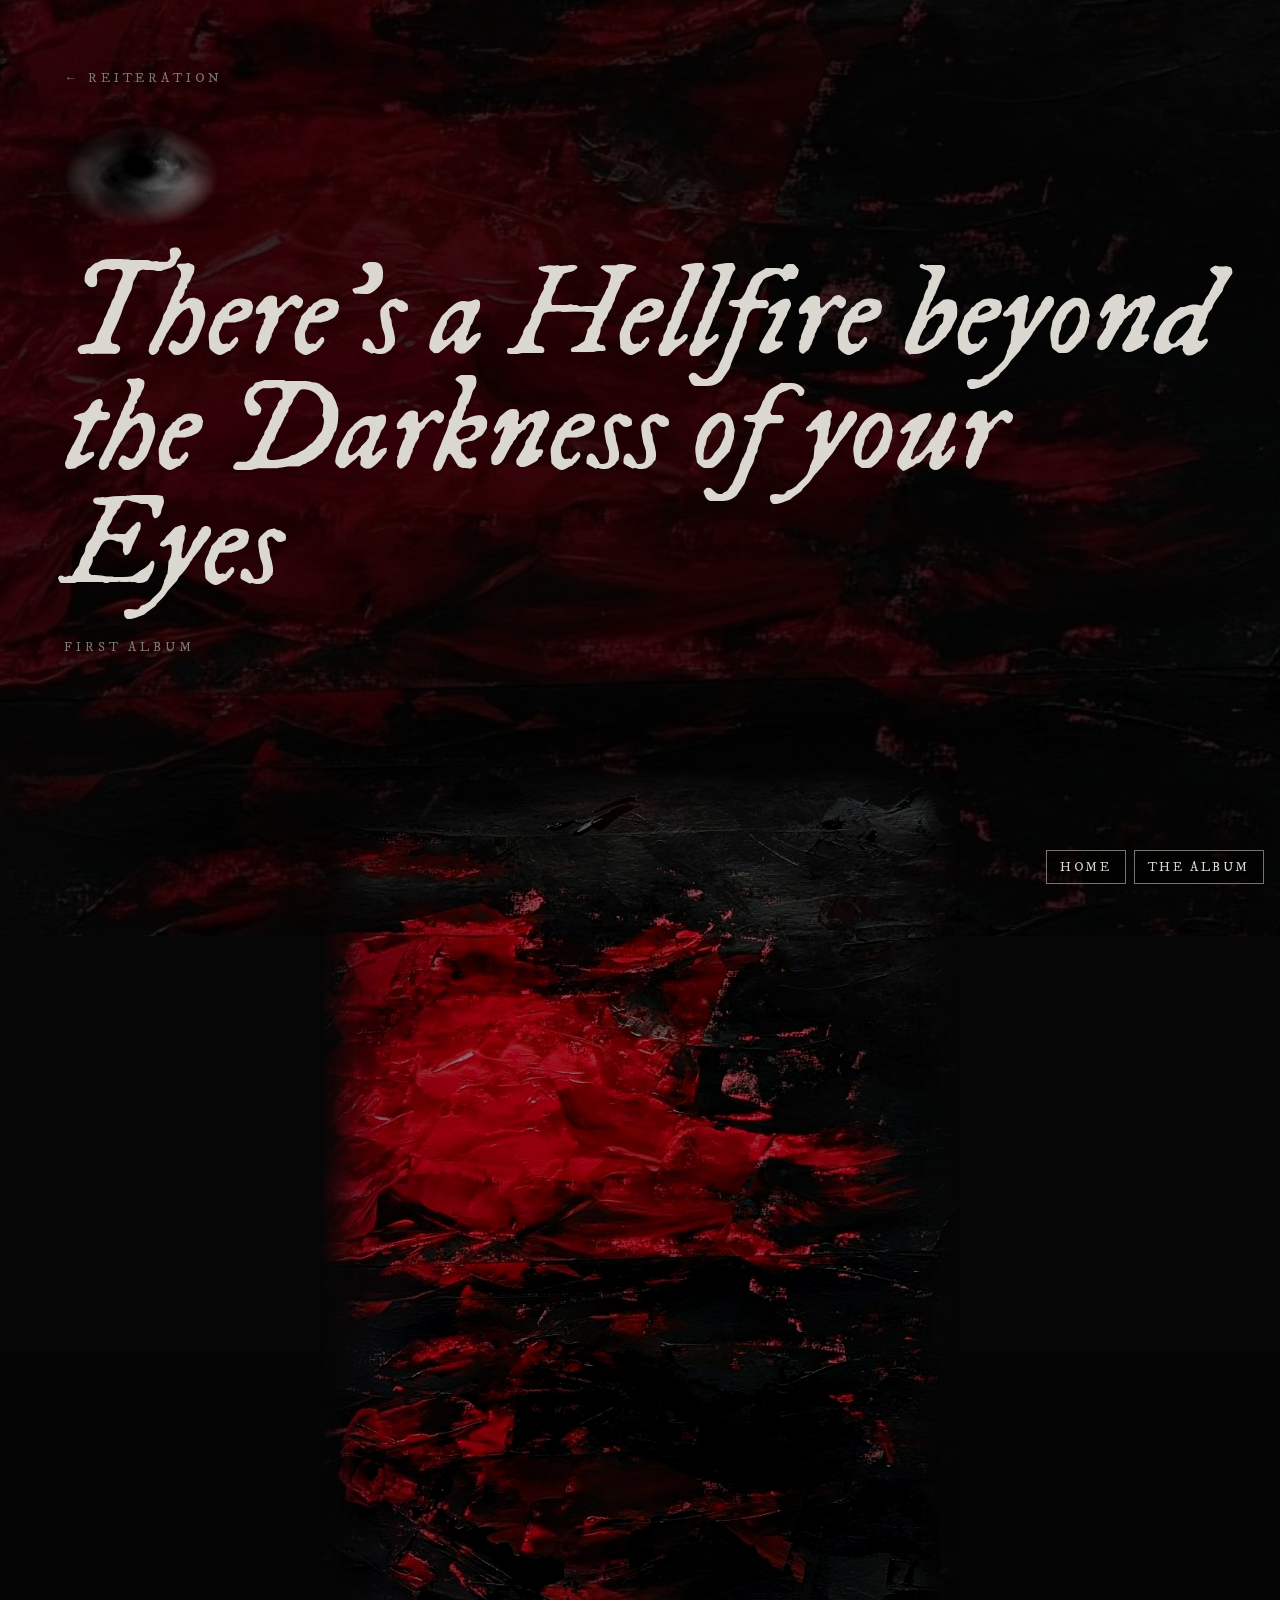
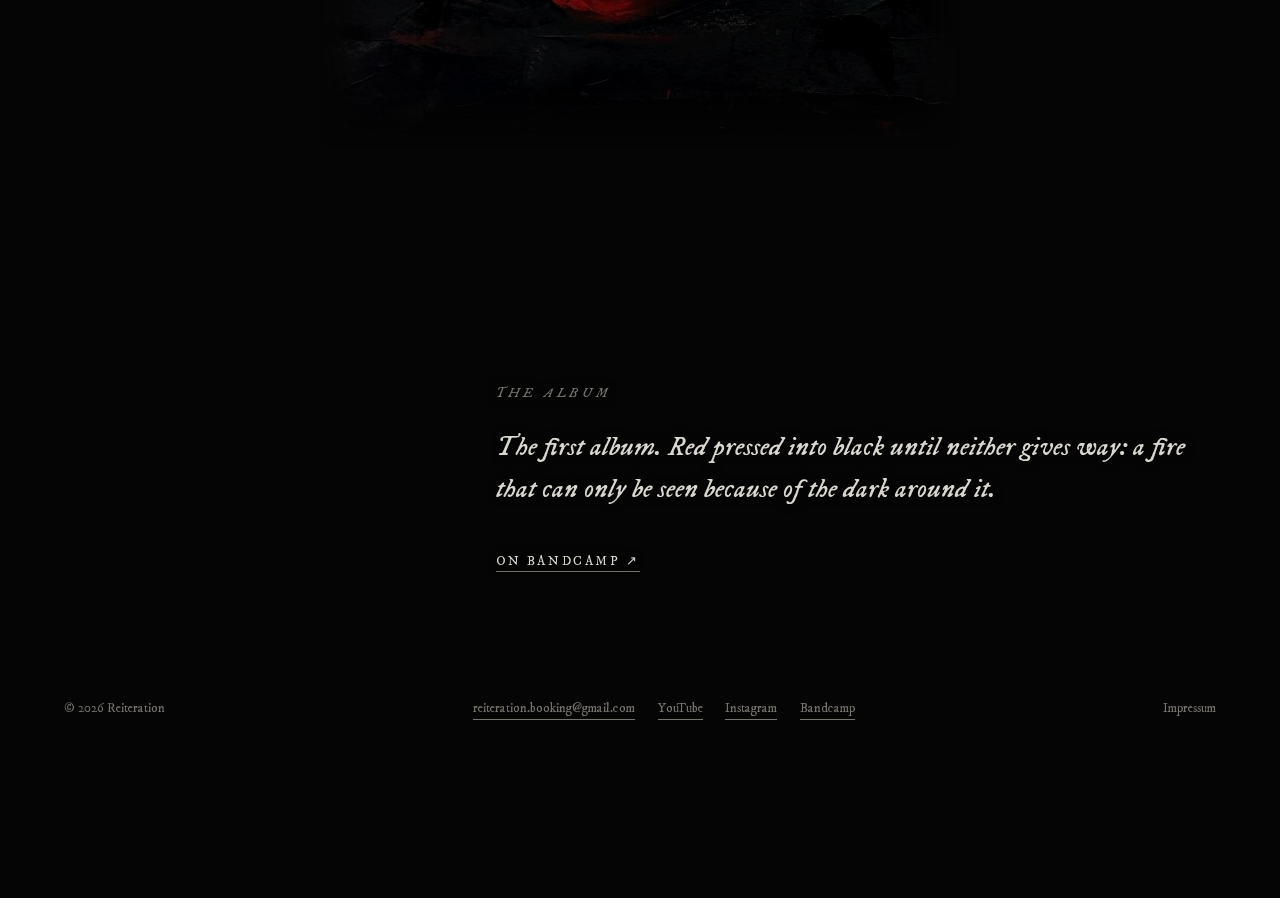
==== hellfire/index.html @ 37b91a12 "new deeesign" ====
<!doctype html>
<html lang="en" data-root="../" data-bg="color" data-bright=".2" data-trail="208,26,32">
<head>
<meta charset="utf-8">
<meta name="viewport" content="width=device-width, initial-scale=1, viewport-fit=cover">
<title>There's a Hellfire beyond the Darkness of your Eyes — Reiteration</title>
<meta name="description" content="There's a Hellfire beyond the Darkness of your Eyes – the first album by Reiteration.">
<link rel="icon" href="../img/logo.jpg">
<link rel="stylesheet" href="../assets/site.css">
<style>#bg{background-image:url(../img/hellfire/painting.jpg)}
:root{--acc:#d01a20}
::selection{background:#b3151a;color:#fff}
#bg{background-position:50% 30%}
.solo{justify-content:center;margin-top:10vh}
.solo .ph{--fe:9%;width:min(100%,640px)}
.solo .ph img{filter:brightness(var(--b,.6)) contrast(1.05)}
.solo .ph img:hover{filter:brightness(1.08) contrast(1.05)}
.hfl{display:flex;gap:2rem;flex-wrap:wrap;align-items:center;margin-top:2.5rem;font-style:normal}
.hfl a{letter-spacing:.2em;text-transform:uppercase;font-size:13px}
</style>
<script src="../assets/site.js" defer></script>
<script src="../assets/organ.js" defer></script>
</head>
<body>
<div id="bg"></div><div class="scan"></div><div class="grain"></div>
<main>
  <header class="hero small">
    <a class="crumb" href="../">← Reiteration</a>
    <div class="brand"><img class="logo" id="eye" src="../img/logo.jpg" alt="Reiteration logo"><div id="eyemsg" role="status" hidden>Stop clicking my eye</div><h1 data-r>There's a Hellfire beyond the Darkness of your Eyes</h1></div>
    <div class="sub">first album</div>
  </header>

  <section class="gal solo" aria-label="album artwork"><figure class="ph" data-fixed><img alt="red and black painting, the artwork of the album" src="../img/hellfire/painting.jpg" width="892" height="1370" decoding="async"></figure></section>

  <section class="about" id="album">
    <div class="lab">the album</div>
    <!-- TEXT ÜBER DAS ALBUM: hier ändern -->
    <p>The first album. Red pressed into black until neither gives way: a fire that can only be seen because of the dark around it.</p>
    <!-- BANDCAMP-PLAYER: im data-bc unten album=… durch die Album-ID aus dem Bandcamp-Einbettungscode ersetzen
         und das hidden entfernen. Album-Link in href="…" eintragen. -->
    <div class="bc hfl"><button type="button" hidden data-big data-bc="https://bandcamp.com/EmbeddedPlayer/album=ALBUM_ID/size=large/bgcol=050505/linkcol=d01a20/tracklist=true/artwork=none/transparent=true/" data-title="There's a Hellfire beyond the Darkness of your Eyes – Reiteration">▶ Listen <small>(load player · bandcamp.com)</small></button><a href="https://reiteration.bandcamp.com/" target="_blank" rel="noopener">on Bandcamp ↗</a></div>
  </section>
  <footer>
    <span>© 2026 Reiteration</span>
    <span class="fl"><a class="m" data-u="reiteration.booking" data-d="gmail.com"></a><a href="https://www.youtube.com/@Reiteration-t7m" target="_blank" rel="noopener">YouTube</a><a href="https://www.instagram.com/reiteration_n/" target="_blank" rel="noopener">Instagram</a><a href="https://reiteration.bandcamp.com/" target="_blank" rel="noopener">Bandcamp</a></span>
    <details class="imp"><summary>Impressum</summary><div>Angaben gemäß § 5 DDG<br>Christoffer Schöne<br>Storkower Straße 221<br>10367 Berlin<br>E-Mail: <a class="m" data-u="reiteration.booking" data-d="gmail.com"></a><noscript>reiteration.booking (at) gmail.com</noscript></div></details>
  </footer>
</main>

<div id="lb" hidden><img id="lbi" alt=""><button id="lbp" aria-label="previous">‹</button><button id="lbn" aria-label="next">›</button><button id="lbx" aria-label="close">×</button><span id="lbt"></span><span id="lbc"></span></div>
<nav id="nav" aria-label="quick links"><a href="../">home</a><a href="#album">the album</a></nav>
<canvas id="trail" aria-hidden="true"></canvas>
</body>
</html>
---- assets/site.css ----
/* ===== Reiteration – shared styles for every page ===== */
@font-face{font-family:"IM Fell DW Pica";font-style:normal;font-weight:400;font-display:swap;src:url(../fonts/fell-regular.woff2) format("woff2")}
@font-face{font-family:"IM Fell DW Pica";font-style:italic;font-weight:400;font-display:swap;src:url(../fonts/fell-italic.woff2) format("woff2")}
:root{--bg:#050505;--fg:#d9d6cf;--dim:#77746e;--acc:var(--fg);--f:"IM Fell DW Pica",Georgia,"Times New Roman",serif;--d:0;color-scheme:dark;box-sizing:border-box;padding-top:env(safe-area-inset-top,0px);padding-bottom:env(safe-area-inset-bottom,0px)}
*,*::before,*::after{box-sizing:inherit}
html{background:var(--bg);scroll-padding-top:env(safe-area-inset-top,0px);scroll-behavior:smooth}
@media(prefers-reduced-motion:reduce){html{scroll-behavior:auto}}
body{margin:0;background:transparent;color:var(--fg);font:17px/1.65 var(--f);overflow-x:hidden}
::selection{background:var(--fg);color:var(--bg)}
a{color:inherit;text-decoration:none;border-bottom:1px solid var(--dim)}
a:hover{border-color:var(--acc)}

/* background photo (each page sets its own image in its <style>: #bg{background-image:url(...)}) + scanlines + moving grain */
#bg{position:fixed;inset:-4%;z-index:-3;background:center/cover no-repeat;filter:grayscale(1) brightness(.4)}
.scan{position:fixed;inset:0;pointer-events:none;z-index:-2;opacity:calc(var(--d)*.5);background:repeating-linear-gradient(0deg,rgba(0,0,0,.55) 0 1px,transparent 1px 3px)}
.grain{position:fixed;inset:-50%;pointer-events:none;z-index:9;opacity:.2;mix-blend-mode:overlay;animation:j .9s steps(6) infinite;
background-image:url("data:image/svg+xml;utf8,<svg xmlns='http://www.w3.org/2000/svg' width='300' height='300'><filter id='n'><feTurbulence type='fractalNoise' baseFrequency='.9' numOctaves='2' stitchTiles='stitch'/><feColorMatrix values='0 0 0 0 .5 0 0 0 0 .5 0 0 0 0 .5 1.4 0 0 0 -.2'/></filter><rect width='300' height='300' filter='url(%23n)'/></svg>")}
@keyframes j{0%{transform:translate(0,0)}20%{transform:translate(-3%,2%)}40%{transform:translate(2%,-4%)}60%{transform:translate(-4%,-1%)}80%{transform:translate(3%,3%)}100%{transform:translate(0,0)}}
#trail{position:fixed;inset:0;width:100%;height:100%;pointer-events:none;z-index:35}

main{max-width:1400px;margin:0 auto;padding:0 5vw calc(12vh + 70px)}
section{margin-top:18vh}
.hero{padding-top:clamp(28px,7vh,80px)}
.hero+section{margin-top:12vh}
.crumb{display:inline-block;margin-bottom:2.2rem;color:var(--dim);letter-spacing:.3em;text-transform:uppercase;font-size:13px;border:0}
.crumb:hover{color:var(--fg)}
.brand{position:relative;display:flex;align-items:center;flex-wrap:wrap;gap:clamp(12px,2.5vw,36px)}
.logo{display:block;height:clamp(84px,13vw,190px);width:auto;filter:grayscale(1) contrast(1.1);cursor:pointer;
  -webkit-mask-image:radial-gradient(ellipse 50% 50% at 50% 50%,#000 40%,rgba(0,0,0,.55) 72%,transparent 100%);mask-image:radial-gradient(ellipse 50% 50% at 50% 50%,#000 40%,rgba(0,0,0,.55) 72%,transparent 100%)}
.sub .logo,.small .logo{height:clamp(60px,8vw,120px)}
#eyemsg{position:absolute;left:0;top:calc(100% + 10px);z-index:12;background:rgba(5,5,5,.88);border:1px solid var(--dim);padding:.7em 1.1em;font:italic 400 clamp(18px,2vw,24px)/1.3 var(--f);color:var(--fg);box-shadow:0 0 30px #000;white-space:nowrap;animation:pop .25s steps(3)}
#eyemsg[hidden]{display:none}
@keyframes pop{0%{opacity:0;transform:translate(-4px,3px)}50%{opacity:.6;transform:translate(3px,-2px)}100%{opacity:1;transform:none}}
h1{font:italic 400 clamp(64px,16vw,230px)/.85 var(--f);letter-spacing:-.04em;margin:0}
.small h1{font-size:clamp(48px,10vw,150px);line-height:.9;letter-spacing:-.015em}
.sub,.lab{color:var(--dim);letter-spacing:.3em;text-transform:uppercase;font-size:13px}
.sub{margin-top:2rem}
.lab{margin-bottom:1.5rem}

/* scramble on hover: glitch glyph drawn over the letter, so the line never changes size */
[data-r] span{position:relative}
[data-r] .x{color:transparent;text-shadow:none}
[data-r] .x::after{content:attr(data-g);position:absolute;left:50%;top:55%;transform:translate(-50%,-50%);font-size:.55em;line-height:1;color:var(--fg);pointer-events:none}

/* prose blocks */
.about{max-width:60ch;margin-left:auto;font:italic 400 clamp(20px,2.2vw,27px)/1.55 var(--f);text-shadow:0 0 10px #000}
.about p{margin:0 0 1em}
.left{margin-left:0}

/* galleries: sizes/offsets set by script, soft feathered edges + inner vignette */
.gal{display:flex;flex-wrap:wrap;align-items:flex-start;gap:0 2vw}
.ph{margin:0 0 8vh;flex:0 0 auto;width:var(--w,30%);margin-left:var(--ml,0);margin-top:var(--mt,0);overflow:hidden;will-change:transform}
.ph.wide{width:100%;margin-left:0}
.ph img{display:block;width:100%;height:auto;cursor:zoom-in;filter:grayscale(1) brightness(var(--b,.5));transition:filter .6s,transform .8s}
.ph img:hover{filter:grayscale(1) brightness(1.1);transform:scale(1.03)}
.ph,.org,.feather{--fe:17%;position:relative;
  -webkit-mask-image:linear-gradient(90deg,transparent,rgba(0,0,0,.35) calc(var(--fe)*.3),rgba(0,0,0,.8) calc(var(--fe)*.65),#000 var(--fe),#000 calc(100% - var(--fe)),rgba(0,0,0,.8) calc(100% - var(--fe)*.65),rgba(0,0,0,.35) calc(100% - var(--fe)*.3),transparent),linear-gradient(180deg,transparent,rgba(0,0,0,.35) calc(var(--fe)*.3),rgba(0,0,0,.8) calc(var(--fe)*.65),#000 var(--fe),#000 calc(100% - var(--fe)),rgba(0,0,0,.8) calc(100% - var(--fe)*.65),rgba(0,0,0,.35) calc(100% - var(--fe)*.3),transparent);
  -webkit-mask-composite:source-in;mask-image:linear-gradient(90deg,transparent,rgba(0,0,0,.35) calc(var(--fe)*.3),rgba(0,0,0,.8) calc(var(--fe)*.65),#000 var(--fe),#000 calc(100% - var(--fe)),rgba(0,0,0,.8) calc(100% - var(--fe)*.65),rgba(0,0,0,.35) calc(100% - var(--fe)*.3),transparent),linear-gradient(180deg,transparent,rgba(0,0,0,.35) calc(var(--fe)*.3),rgba(0,0,0,.8) calc(var(--fe)*.65),#000 var(--fe),#000 calc(100% - var(--fe)),rgba(0,0,0,.8) calc(100% - var(--fe)*.65),rgba(0,0,0,.35) calc(100% - var(--fe)*.3),transparent);mask-composite:intersect}
.ph::after,.org::after,.feather::after{content:"";position:absolute;inset:0;pointer-events:none;background:radial-gradient(ellipse 75% 75% at 50% 50%,transparent 45%,rgba(0,0,0,.55) 100%)}
.bandtxt{margin-top:22vh}.bandtxt+.gal{margin-top:10vh}

/* playable organ */
.hint{margin:0 0 2.2rem;max-width:42ch;font:italic 400 clamp(22px,2.6vw,32px)/1.4 var(--f);text-shadow:0 0 10px #000}
.hint b{font-weight:400;border-bottom:1px solid var(--dim)}
.org{--fe:7%;width:min(100%,520px);margin-left:8%}
.org::after{background:radial-gradient(ellipse 80% 80% at 50% 50%,transparent 60%,rgba(0,0,0,.4) 100%)}
.org img{display:block;width:100%;height:auto;filter:brightness(.82)}
.org svg{position:absolute;inset:0;width:100%;height:100%;z-index:1}
.org polygon{fill:#fff;fill-opacity:0;cursor:pointer;outline:none;transition:fill-opacity .4s}
.org polygon:hover,.org polygon:focus-visible{fill-opacity:.07}
.org polygon.on{animation:breathe 2.4s ease-in-out infinite}
@keyframes breathe{0%,100%{fill-opacity:.14}50%{fill-opacity:.3}}
.notes{margin-top:1rem;min-height:1.6em;color:var(--dim);letter-spacing:.3em;font-size:13px;text-transform:uppercase}

/* lists (live dates, performances) */
.live ul{list-style:none;margin:0;padding:0;max-width:900px}
.live li{display:flex;gap:.4rem 2rem;flex-wrap:wrap;justify-content:space-between;align-items:baseline;border-top:1px solid #333;padding:1.2rem 0;font:italic 400 clamp(24px,3.6vw,48px)/1.2 var(--f);text-shadow:0 0 10px #000}
.live li:last-child{border-bottom:1px solid #333}
.live time{font:14px var(--f);letter-spacing:.2em;text-transform:uppercase;color:var(--dim)}

/* bandcamp: player loads only on click (no tracking before) */
.bc button{background:rgba(0,0,0,.55);color:var(--fg);border:1px solid var(--dim);font:14px var(--f);letter-spacing:.15em;padding:1em 1.4em;cursor:pointer;text-align:left}
.bc button:hover{border-color:var(--acc)}.bc small{color:var(--dim);letter-spacing:0;margin-left:.6em}
.bc iframe{border:0;display:block;width:100%;max-width:400px;height:42px}
.bc iframe.big{max-width:700px;height:472px}

.contact{font-size:clamp(20px,3.2vw,38px);font-family:var(--f);font-style:italic;text-shadow:0 0 10px #000}
.links{display:flex;gap:2rem;flex-wrap:wrap;margin-top:1.5rem;letter-spacing:.2em;text-transform:uppercase;font:13px var(--f);font-style:normal}
footer{margin-top:14vh;align-items:flex-start;color:var(--dim);font-size:13px;display:flex;justify-content:space-between;flex-wrap:wrap;gap:1rem}
footer .fl{display:flex;gap:1.4rem;flex-wrap:wrap}
.imp summary{cursor:pointer;list-style:none}.imp summary::-webkit-details-marker{display:none}.imp div{margin-top:1rem;line-height:1.8;color:var(--fg);background:rgba(0,0,0,.65);padding:1rem 1.2rem}

/* fixed buttons: listen (left) and quick links (right) */
#snd{position:fixed;left:max(16px,env(safe-area-inset-left,0px));bottom:calc(16px + env(safe-area-inset-bottom,0px));z-index:20;background:rgba(0,0,0,.55);color:var(--fg);border:1px solid var(--dim);font:13px var(--f);letter-spacing:.2em;text-transform:uppercase;padding:.6em 1em;cursor:pointer}
#snd:hover{border-color:var(--acc)}
#nav{position:fixed;right:max(16px,env(safe-area-inset-right,0px));bottom:calc(16px + env(safe-area-inset-bottom,0px));z-index:20;display:flex;gap:.5rem}
#nav a{background:rgba(0,0,0,.55);color:var(--fg);border:1px solid var(--dim);font:13px var(--f);letter-spacing:.2em;text-transform:uppercase;padding:.6em 1em}
#nav a:hover{border-color:var(--acc)}
[id]{scroll-margin-top:4vh}
@media(max-width:480px){#nav a,#snd{padding:.5em .7em;letter-spacing:.1em}#snd small{display:none}}
@media(max-width:640px){#nav{left:max(12px,env(safe-area-inset-left,0px));right:max(12px,env(safe-area-inset-right,0px));gap:.35rem}#nav a{flex:1;text-align:center;padding:.6em .2em;font-size:11px;letter-spacing:.08em}#snd{bottom:calc(62px + env(safe-area-inset-bottom,0px));left:max(12px,env(safe-area-inset-left,0px))}}

/* photo viewer */
#lb{position:fixed;inset:0;z-index:30;background:rgba(0,0,0,.95);display:flex;align-items:center;justify-content:center;overflow:hidden;touch-action:pan-y}
#lb[hidden]{display:none}
#lb img{max-width:94vw;max-height:80vh;margin-bottom:6vh;object-fit:contain;cursor:zoom-in;transition:transform .35s}
#lb.z img{transform:scale(2.4);cursor:zoom-out}
#lb button{position:absolute;background:none;border:0;color:var(--fg);font:40px var(--f);cursor:pointer;padding:.3em .5em;opacity:.7}
#lb button:hover{opacity:1}
#lbp{left:0;top:50%}#lbn{right:0;top:50%}#lbx{right:0;top:env(safe-area-inset-top,0px)}
#lbt{position:absolute;bottom:calc(40px + env(safe-area-inset-bottom,0px));left:50%;transform:translateX(-50%);font:italic 400 clamp(22px,2.4vw,30px)/1 var(--f);color:var(--fg);white-space:nowrap;text-shadow:0 0 12px #000}
#lbc{position:absolute;bottom:calc(14px + env(safe-area-inset-bottom,0px));left:50%;transform:translateX(-50%);font-size:13px;letter-spacing:.2em;color:var(--dim)}
@media(max-width:700px){.org{margin-left:0}.ph{width:calc(50% - 1vw)!important;margin-left:0!important;margin-top:0!important}.ph.wide{width:100%!important}}
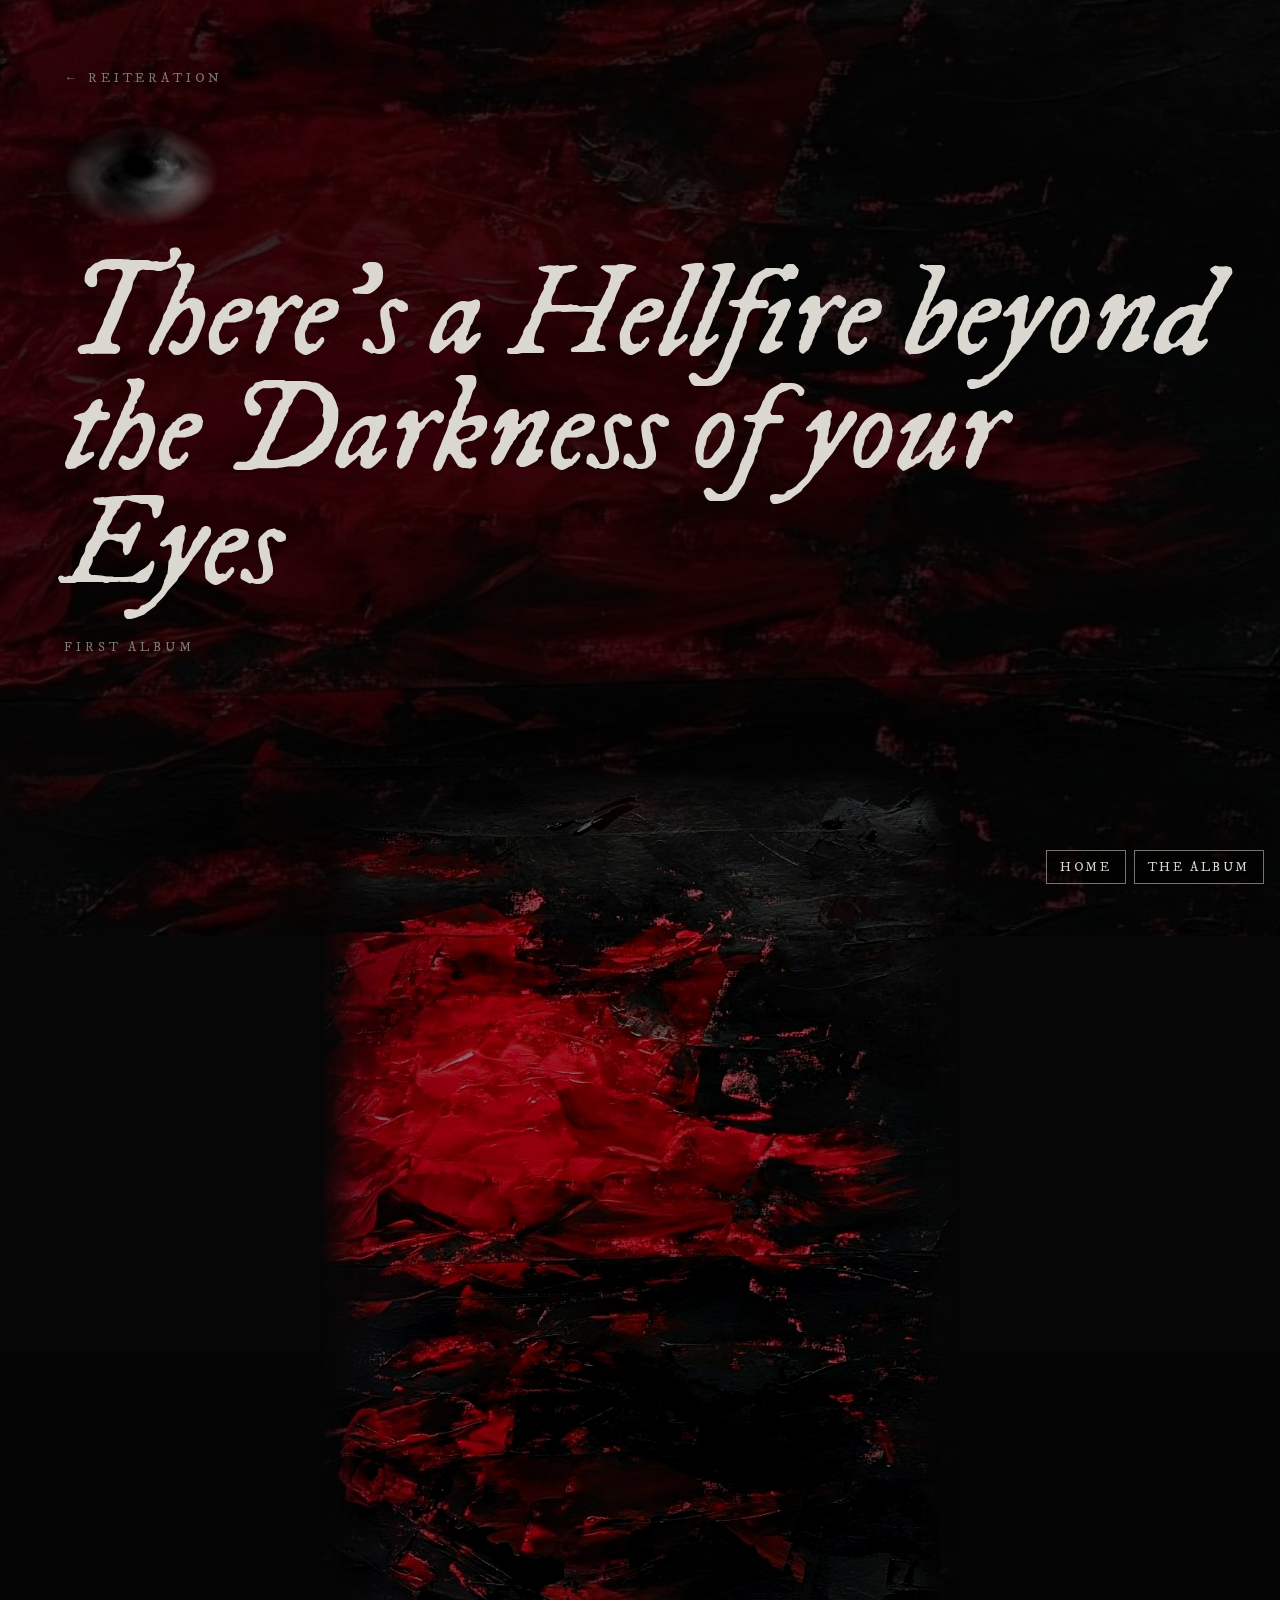
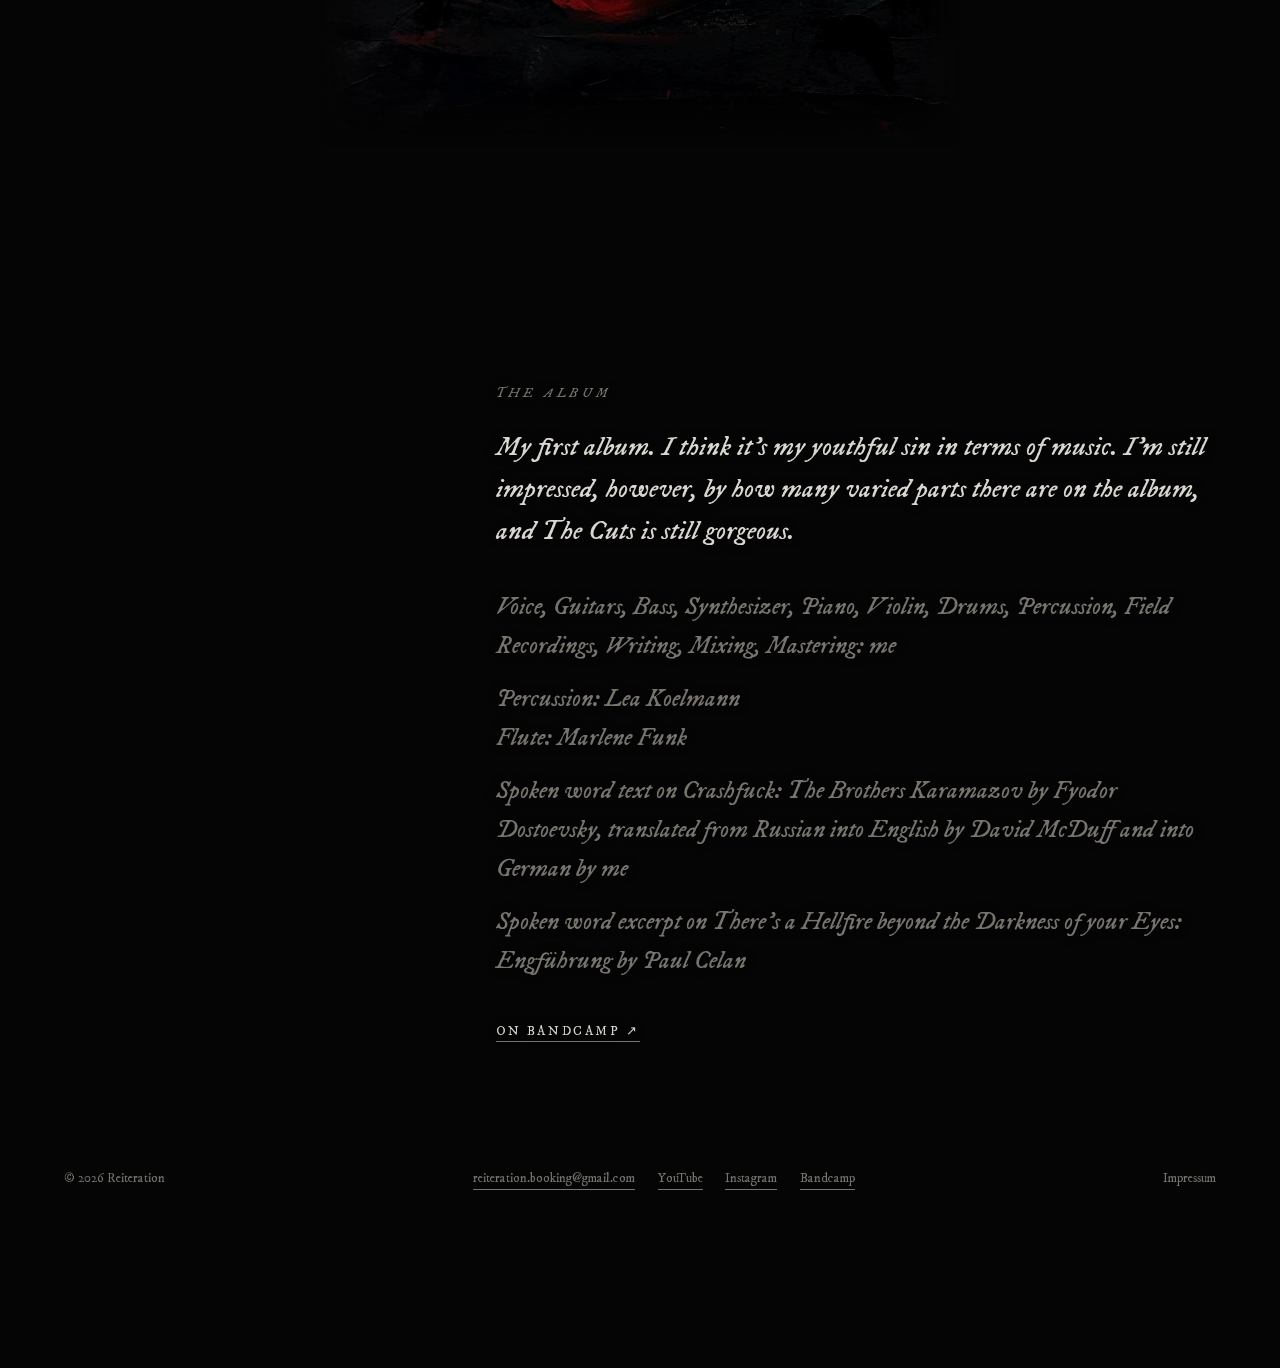
==== commit a0a15a3a: "New texts for reccs and abit of shuffling and new text for marria and hellfire" ====
--- a/hellfire/index.html
+++ b/hellfire/index.html
@@ -16,6 +16,8 @@
 .solo .ph img{filter:brightness(var(--b,.6)) contrast(1.05)}
 .solo .ph img:hover{filter:brightness(1.08) contrast(1.05)}
 .hfl{display:flex;gap:2rem;flex-wrap:wrap;align-items:center;margin-top:2.5rem;font-style:normal}
+.cred{margin-top:2.2rem;color:var(--dim);font-size:.9em;line-height:1.6}
+.cred p{margin:0 0 .9rem}
 .hfl a{letter-spacing:.2em;text-transform:uppercase;font-size:13px}
 </style>
 <script src="../assets/site.js" defer></script>
@@ -35,7 +37,13 @@
   <section class="about" id="album">
     <div class="lab">the album</div>
     <!-- TEXT ÜBER DAS ALBUM: hier ändern -->
-    <p>The first album. Red pressed into black until neither gives way: a fire that can only be seen because of the dark around it.</p>
+    <p>My first album. I think it's my youthful sin in terms of music. I'm still impressed, however, by how many varied parts there are on the album, and The Cuts is still gorgeous.</p>
+    <div class="cred">
+      <p>Voice, Guitars, Bass, Synthesizer, Piano, Violin, Drums, Percussion, Field Recordings, Writing, Mixing, Mastering: me</p>
+      <p>Percussion: Lea Koelmann<br>Flute: Marlene Funk</p>
+      <p>Spoken word text on Crashfuck: The Brothers Karamazov by Fyodor Dostoevsky, translated from Russian into English by David McDuff and into German by me</p>
+      <p>Spoken word excerpt on There's a Hellfire beyond the Darkness of your Eyes: Engführung by Paul Celan</p>
+    </div>
     <!-- BANDCAMP-PLAYER: im data-bc unten album=… durch die Album-ID aus dem Bandcamp-Einbettungscode ersetzen
          und das hidden entfernen. Album-Link in href="…" eintragen. -->
     <div class="bc hfl"><button type="button" hidden data-big data-bc="https://bandcamp.com/EmbeddedPlayer/album=ALBUM_ID/size=large/bgcol=050505/linkcol=d01a20/tracklist=true/artwork=none/transparent=true/" data-title="There's a Hellfire beyond the Darkness of your Eyes – Reiteration">▶ Listen <small>(load player · bandcamp.com)</small></button><a href="https://reiteration.bandcamp.com/" target="_blank" rel="noopener">on Bandcamp ↗</a></div>
--- a/assets/site.css
+++ b/assets/site.css
@@ -111,3 +111,9 @@
 #lbt{position:absolute;bottom:calc(40px + env(safe-area-inset-bottom,0px));left:50%;transform:translateX(-50%);font:italic 400 clamp(22px,2.4vw,30px)/1 var(--f);color:var(--fg);white-space:nowrap;text-shadow:0 0 12px #000}
 #lbc{position:absolute;bottom:calc(14px + env(safe-area-inset-bottom,0px));left:50%;transform:translateX(-50%);font-size:13px;letter-spacing:.2em;color:var(--dim)}
 @media(max-width:700px){.org{margin-left:0}.ph{width:calc(50% - 1vw)!important;margin-left:0!important;margin-top:0!important}.ph.wide{width:100%!important}}
+
+/* easter egg transition: a short tear of noise across the screen */
+.tear{position:fixed;inset:0;z-index:60;pointer-events:none;mix-blend-mode:difference;
+  background:repeating-linear-gradient(0deg,#fff 0 2px,transparent 2px 7px),repeating-linear-gradient(90deg,transparent 0 37px,rgba(255,255,255,.6) 37px 39px);
+  animation:tear .65s steps(7) forwards}
+@keyframes tear{0%{opacity:0;transform:translateX(0) scaleY(1)}20%{opacity:1;transform:translateX(-3%) scaleY(1.4)}40%{transform:translateX(4%) scaleY(.6)}60%{opacity:.8;transform:translateX(-6%) scaleY(2)}80%{opacity:1;transform:translateX(2%)}100%{opacity:0;transform:none}}
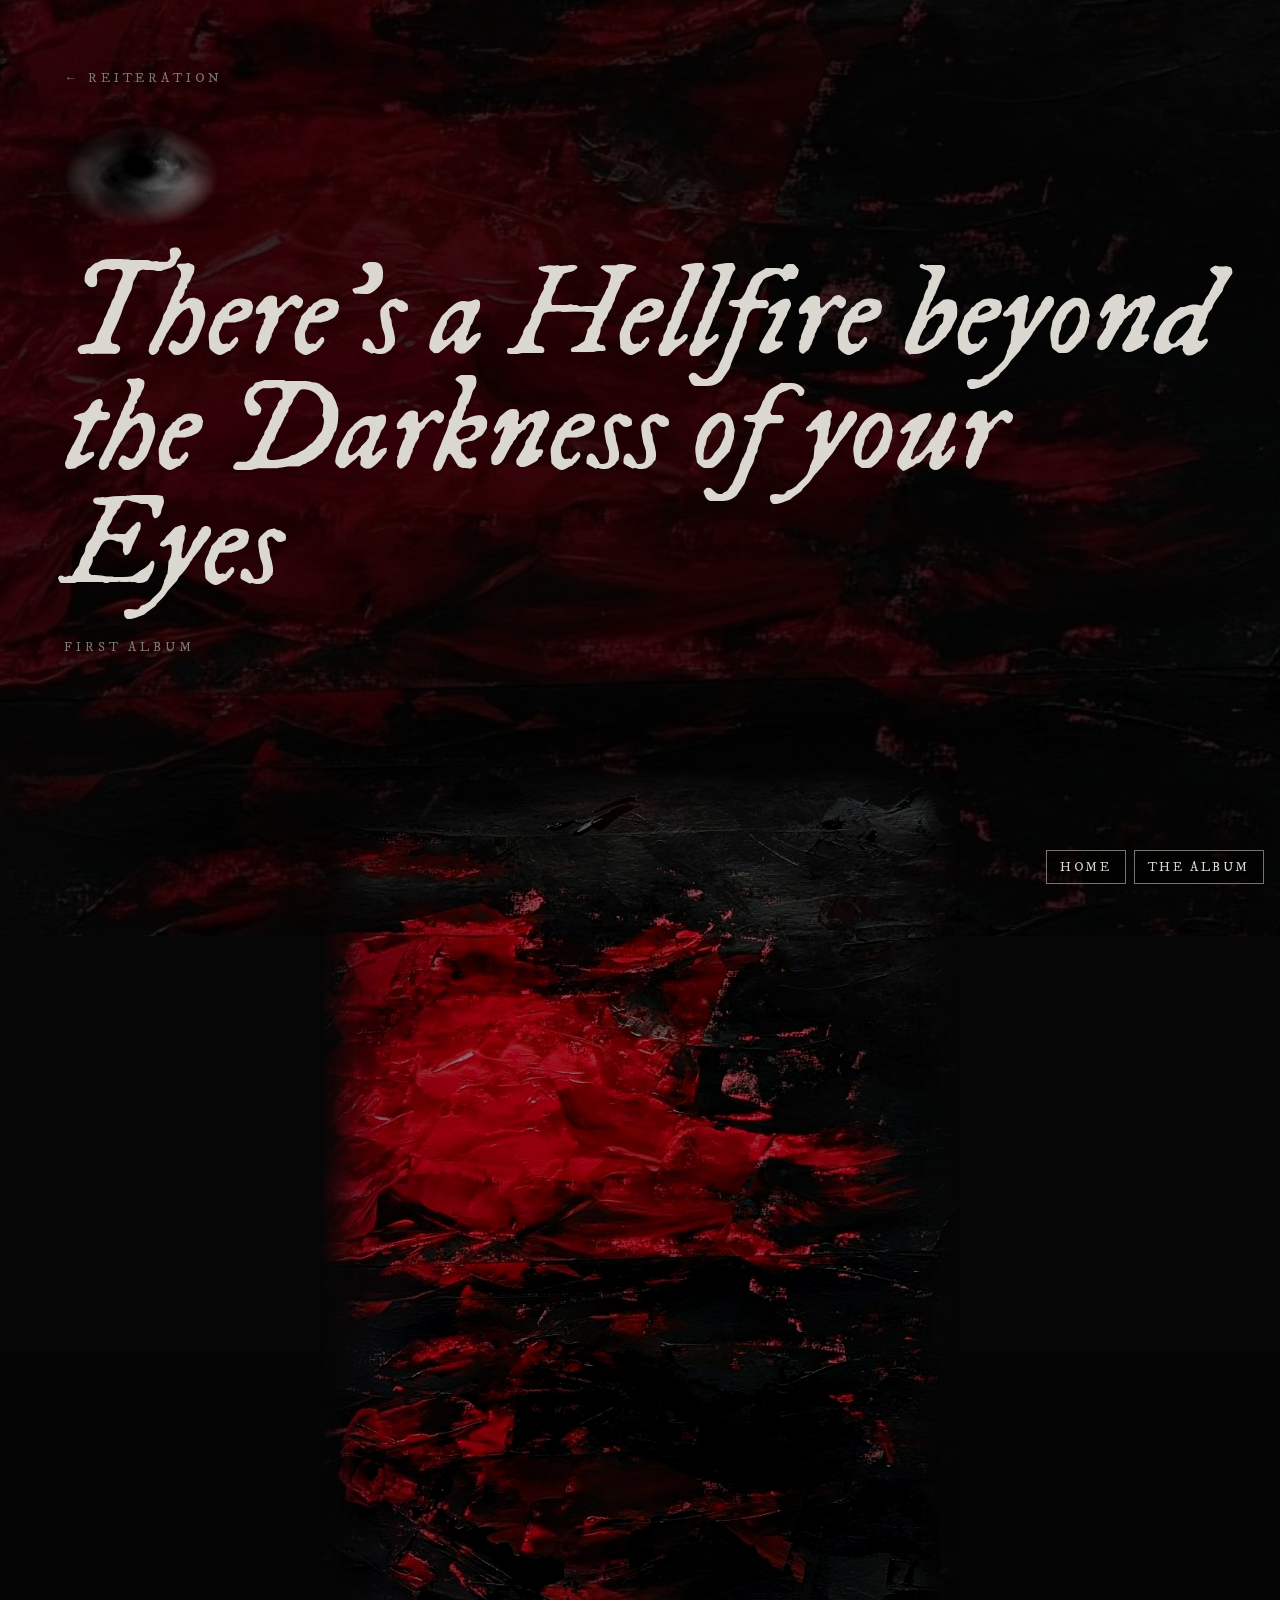
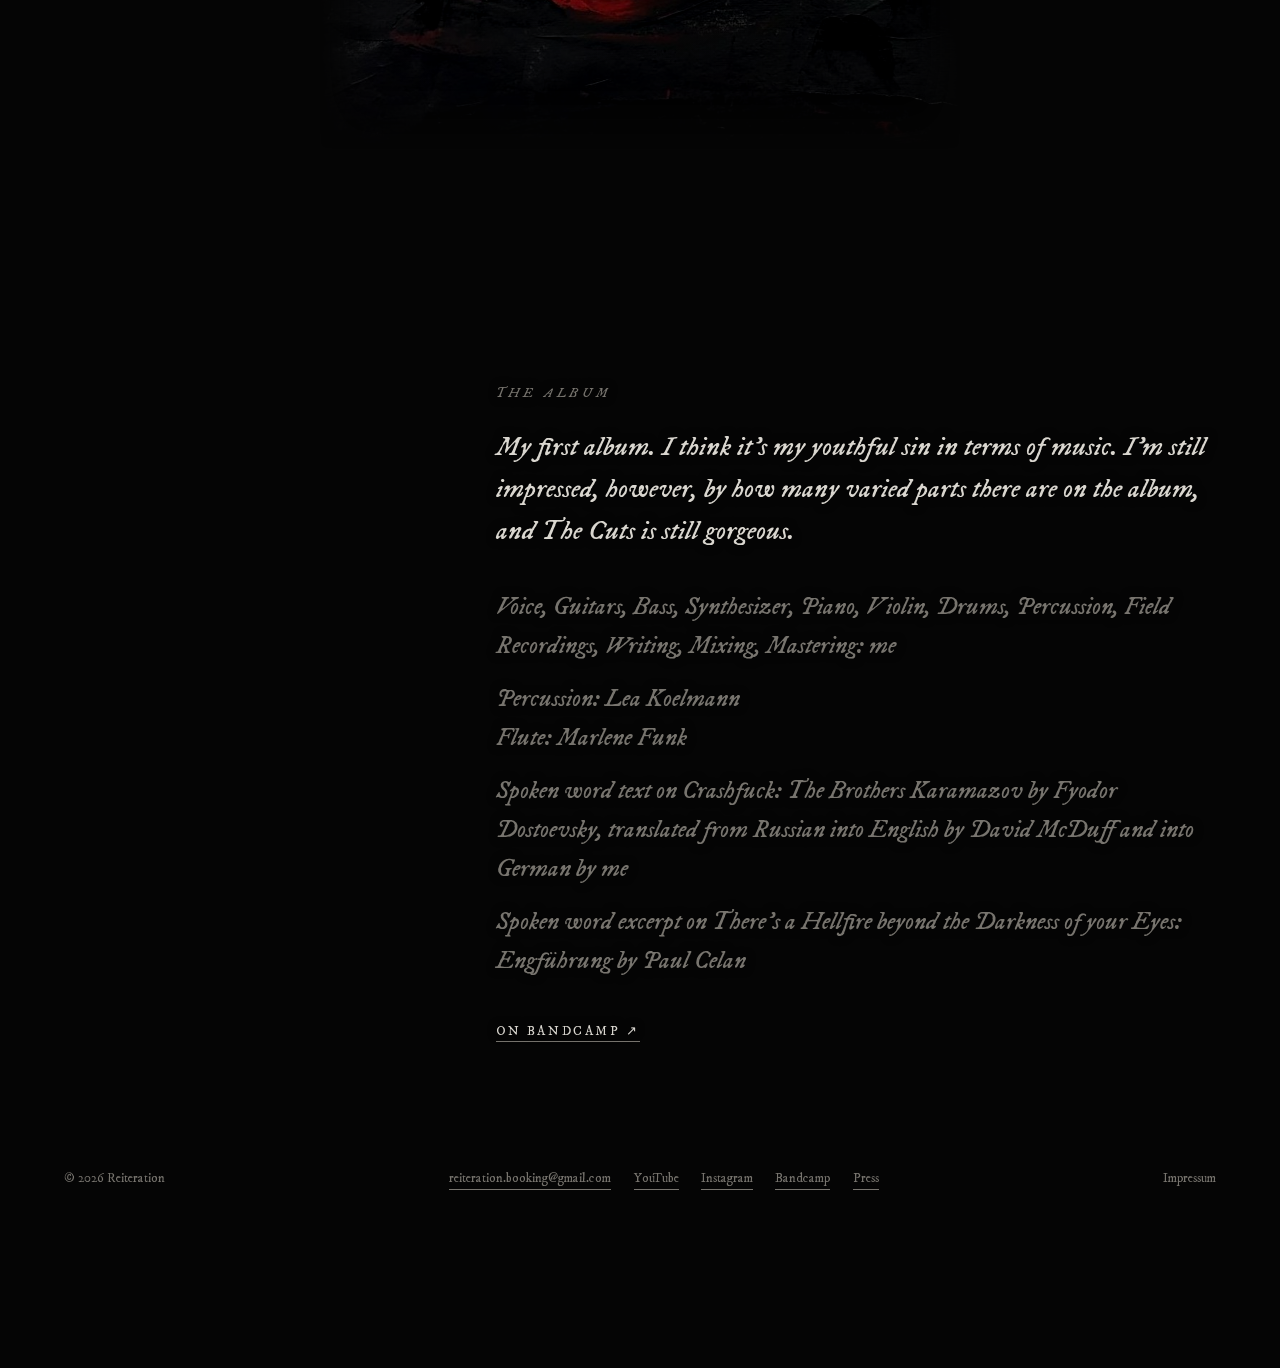
==== commit 5f9afa11: "new artists, previews, photo series, press" ====
--- a/hellfire/index.html
+++ b/hellfire/index.html
@@ -5,6 +5,17 @@
 <meta name="viewport" content="width=device-width, initial-scale=1, viewport-fit=cover">
 <title>There's a Hellfire beyond the Darkness of your Eyes — Reiteration</title>
 <meta name="description" content="There's a Hellfire beyond the Darkness of your Eyes – the first album by Reiteration.">
+<meta property="og:type" content="website">
+<meta property="og:site_name" content="Reiteration">
+<meta property="og:title" content="There&#x27;s a Hellfire beyond the Darkness of your Eyes — Reiteration">
+<meta property="og:description" content="There&#x27;s a Hellfire beyond the Darkness of your Eyes – the first album by Reiteration.">
+<meta property="og:url" content="https://reiteration.de/hellfire/">
+<meta property="og:image" content="https://reiteration.de/img/og-hellfire.jpg">
+<meta property="og:image:width" content="1200">
+<meta property="og:image:height" content="630">
+<meta property="og:image:alt" content="There&#x27;s a Hellfire beyond the Darkness of your Eyes — Reiteration">
+<meta name="twitter:card" content="summary_large_image">
+<link rel="canonical" href="https://reiteration.de/hellfire/">
 <link rel="icon" href="../img/logo.jpg">
 <link rel="stylesheet" href="../assets/site.css">
 <style>#bg{background-image:url(../img/hellfire/painting.jpg)}
@@ -50,7 +61,7 @@
   </section>
   <footer>
     <span>© 2026 Reiteration</span>
-    <span class="fl"><a class="m" data-u="reiteration.booking" data-d="gmail.com"></a><a href="https://www.youtube.com/@Reiteration-t7m" target="_blank" rel="noopener">YouTube</a><a href="https://www.instagram.com/reiteration_n/" target="_blank" rel="noopener">Instagram</a><a href="https://reiteration.bandcamp.com/" target="_blank" rel="noopener">Bandcamp</a></span>
+    <span class="fl"><a class="m" data-u="reiteration.booking" data-d="gmail.com"></a><a href="https://www.youtube.com/@Reiteration-t7m" target="_blank" rel="noopener">YouTube</a><a href="https://www.instagram.com/reiteration_n/" target="_blank" rel="noopener">Instagram</a><a href="https://reiteration.bandcamp.com/" target="_blank" rel="noopener">Bandcamp</a><a href="../press/">Press</a></span>
     <details class="imp"><summary>Impressum</summary><div>Angaben gemäß § 5 DDG<br>Christoffer Schöne<br>Storkower Straße 221<br>10367 Berlin<br>E-Mail: <a class="m" data-u="reiteration.booking" data-d="gmail.com"></a><noscript>reiteration.booking (at) gmail.com</noscript></div></details>
   </footer>
 </main>
--- a/assets/site.css
+++ b/assets/site.css
@@ -117,3 +117,19 @@
   background:repeating-linear-gradient(0deg,#fff 0 2px,transparent 2px 7px),repeating-linear-gradient(90deg,transparent 0 37px,rgba(255,255,255,.6) 37px 39px);
   animation:tear .65s steps(7) forwards}
 @keyframes tear{0%{opacity:0;transform:translateX(0) scaleY(1)}20%{opacity:1;transform:translateX(-3%) scaleY(1.4)}40%{transform:translateX(4%) scaleY(.6)}60%{opacity:.8;transform:translateX(-6%) scaleY(2)}80%{opacity:1;transform:translateX(2%)}100%{opacity:0;transform:none}}
+
+/* plugin screenshots: shown in colour, full sharpness, only a light feather; first one full width, the rest two by two */
+.shots{display:grid;grid-template-columns:1fr 1fr;gap:5vh 2vw}
+.shots .ph{width:100%;margin:0;--fe:2.5%}
+.shots .ph.first{grid-column:1/-1}
+.shots .ph img{filter:brightness(.8)}
+.shots .ph img:hover{filter:brightness(1.05);transform:none}
+.shots .ph::after{background:radial-gradient(ellipse 90% 90% at 50% 50%,transparent 70%,rgba(0,0,0,.35) 100%)}
+.shots figcaption{position:absolute;left:3%;bottom:2.5%;color:var(--dim);letter-spacing:.3em;text-transform:uppercase;font-size:11px;text-shadow:0 0 8px #000;pointer-events:none;z-index:2}
+@media(max-width:700px){.shots{grid-template-columns:1fr}.shots .ph{width:100%!important;margin:0!important}}
+
+/* language switch (about / press bios) */
+.lang{margin-left:1rem;letter-spacing:.2em}
+.lang button{background:none;border:0;padding:0;font:inherit;letter-spacing:inherit;text-transform:inherit;color:var(--dim);cursor:pointer;border-bottom:1px solid transparent}
+.lang button[aria-pressed=true]{color:var(--fg);border-color:var(--dim)}
+.lang button:hover{color:var(--fg)}
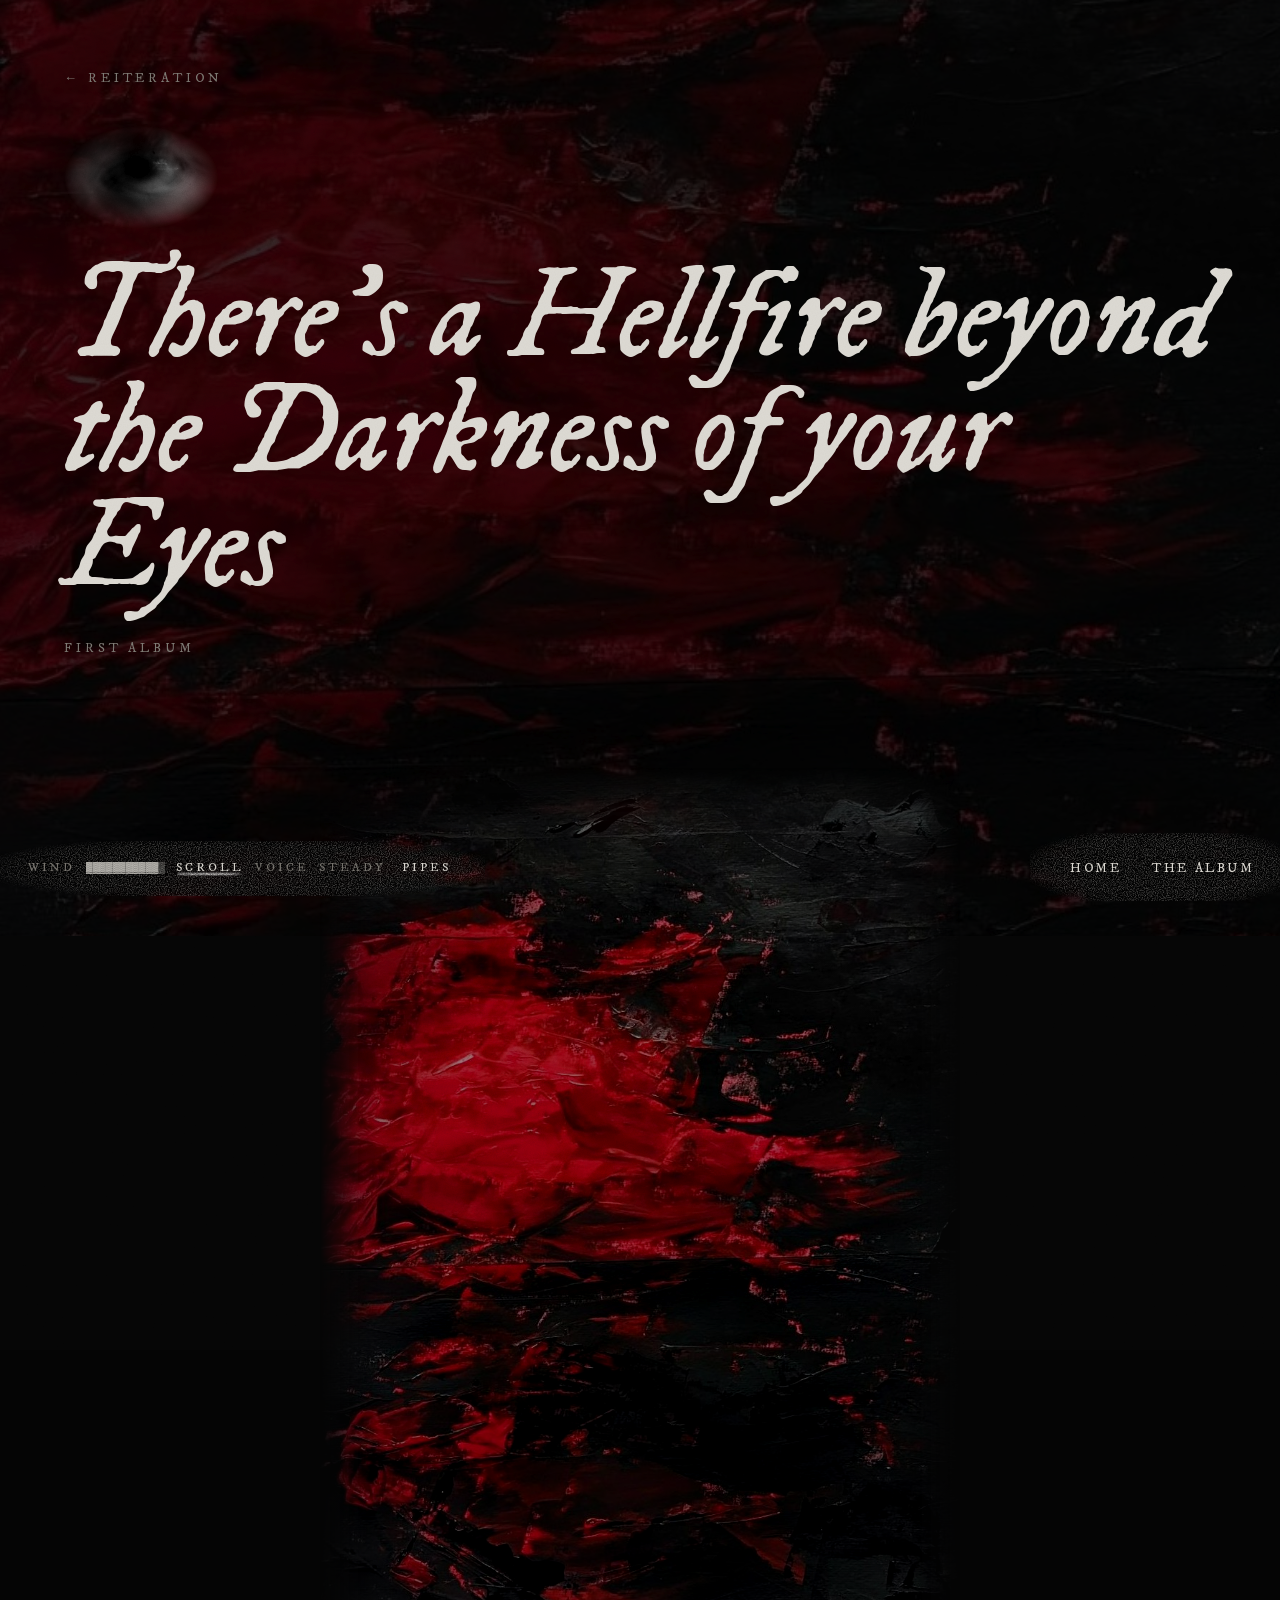
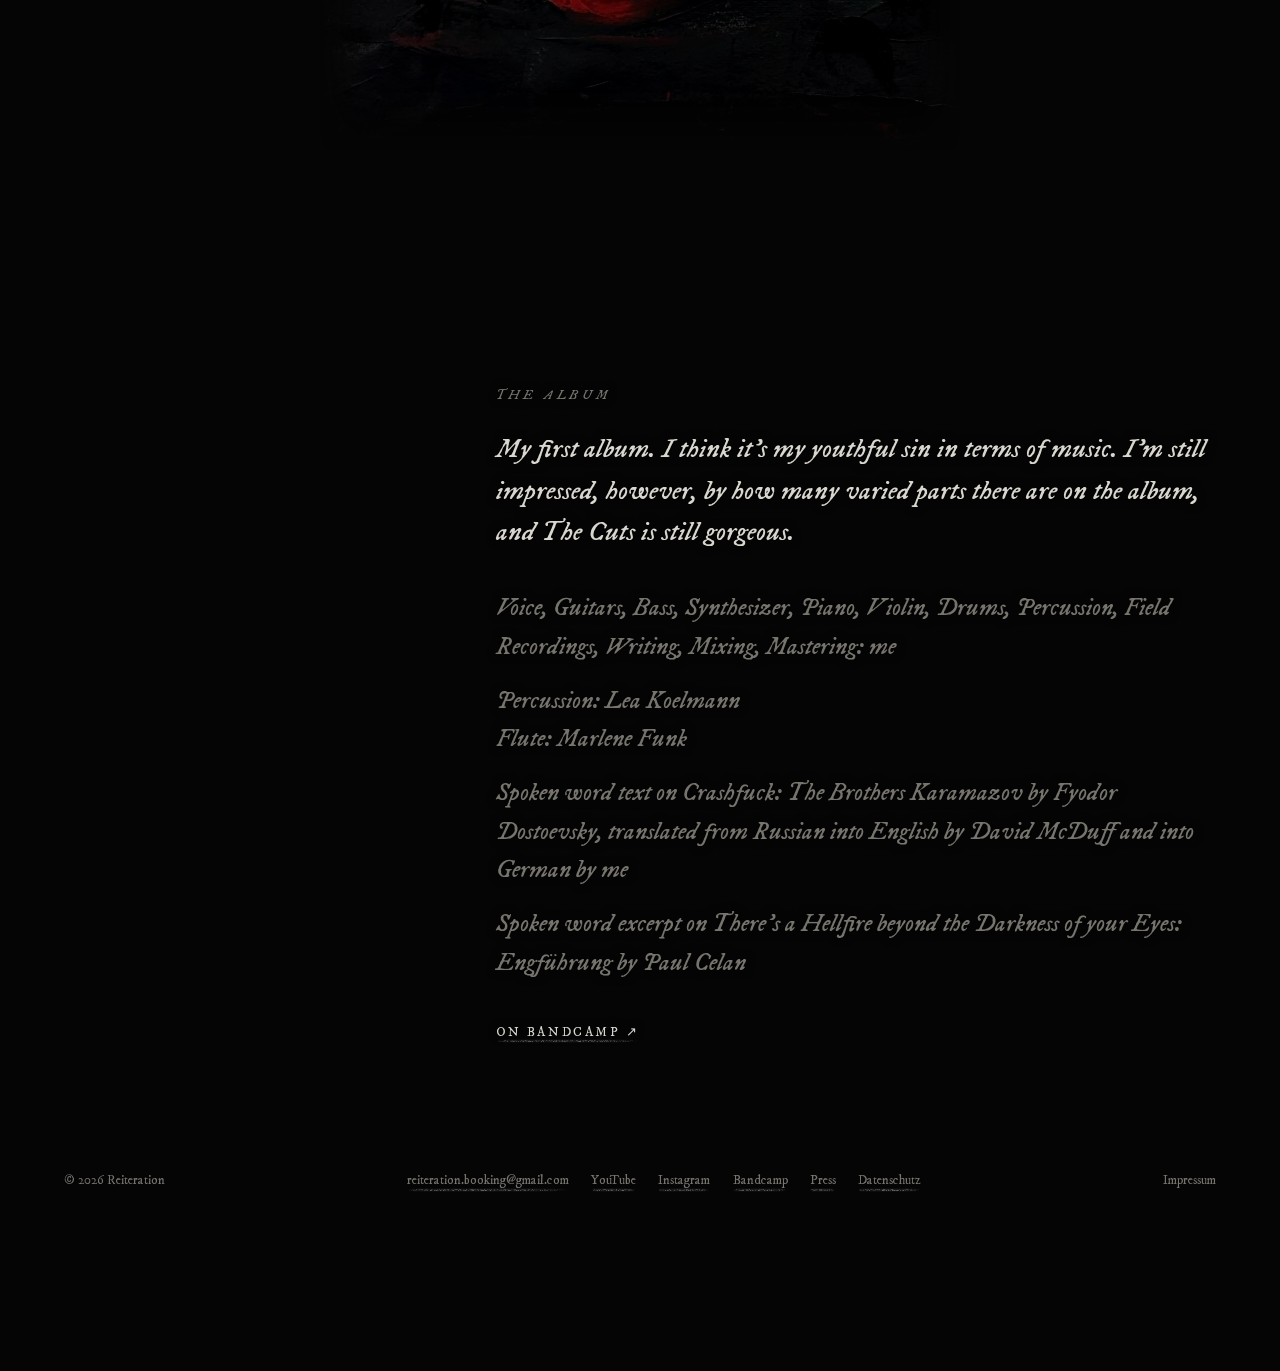
==== commit 2481c703: "Site review fixes: privacy policy, live page merge, home voice, press counts Co-Authored-By: Claude " ====
--- a/hellfire/index.html
+++ b/hellfire/index.html
@@ -61,7 +61,7 @@
   </section>
   <footer>
     <span>© 2026 Reiteration</span>
-    <span class="fl"><a class="m" data-u="reiteration.booking" data-d="gmail.com"></a><a href="https://www.youtube.com/@Reiteration-t7m" target="_blank" rel="noopener">YouTube</a><a href="https://www.instagram.com/reiteration_n/" target="_blank" rel="noopener">Instagram</a><a href="https://reiteration.bandcamp.com/" target="_blank" rel="noopener">Bandcamp</a><a href="../press/">Press</a></span>
+    <span class="fl"><a class="m" data-u="reiteration.booking" data-d="gmail.com"></a><a href="https://www.youtube.com/@Reiteration-t7m" target="_blank" rel="noopener">YouTube</a><a href="https://www.instagram.com/reiteration_n/" target="_blank" rel="noopener">Instagram</a><a href="https://reiteration.bandcamp.com/" target="_blank" rel="noopener">Bandcamp</a><a href="../press/">Press</a><a href="../datenschutz/">Datenschutz</a></span>
     <details class="imp"><summary>Impressum</summary><div>Angaben gemäß § 5 DDG<br>Christoffer Schöne<br>Storkower Straße 221<br>10367 Berlin<br>E-Mail: <a class="m" data-u="reiteration.booking" data-d="gmail.com"></a><noscript>reiteration.booking (at) gmail.com</noscript></div></details>
   </footer>
 </main>
--- a/assets/site.css
+++ b/assets/site.css
@@ -1,18 +1,24 @@
 /* ===== Reiteration – shared styles for every page ===== */
 @font-face{font-family:"IM Fell DW Pica";font-style:normal;font-weight:400;font-display:swap;src:url(../fonts/fell-regular.woff2) format("woff2")}
 @font-face{font-family:"IM Fell DW Pica";font-style:italic;font-weight:400;font-display:swap;src:url(../fonts/fell-italic.woff2) format("woff2")}
+/* ===== hand-made lines and boxes =====
+   No hard borders anywhere: lines are thin grainy strokes that fade out at both ends (--rule …),
+   boxes are soft dark smudges with grain (.smudge-style ::before).
+   The textures are small pictures in img/ui (pre-rendered – live SVG filters made scrolling slow).
+   Paths start with / so they work on reiteration.de from every subpage. */
+:root{--rule:url("/img/ui/rule.png");--rule2:url("/img/ui/rule2.png");--rule-hi:url("/img/ui/rule-hi.png");--rule-u:url("/img/ui/rule-u.png");--speck:url("/img/ui/speck.png");--noise:url("/img/ui/noise.png")}
 :root{--bg:#050505;--fg:#d9d6cf;--dim:#77746e;--acc:var(--fg);--f:"IM Fell DW Pica",Georgia,"Times New Roman",serif;--d:0;color-scheme:dark;box-sizing:border-box;padding-top:env(safe-area-inset-top,0px);padding-bottom:env(safe-area-inset-bottom,0px)}
 *,*::before,*::after{box-sizing:inherit}
 html{background:var(--bg);scroll-padding-top:env(safe-area-inset-top,0px);scroll-behavior:smooth}
 @media(prefers-reduced-motion:reduce){html{scroll-behavior:auto}}
 body{margin:0;background:transparent;color:var(--fg);font:17px/1.65 var(--f);overflow-x:hidden}
 ::selection{background:var(--fg);color:var(--bg)}
-a{color:inherit;text-decoration:none;border-bottom:1px solid var(--dim)}
-a:hover{border-color:var(--acc)}
+a{color:inherit;text-decoration:none;background:var(--rule-u) left bottom/100% 6px no-repeat;padding-bottom:.12em}
+a:hover{background-image:var(--rule-hi)}
 
 /* background photo (each page sets its own image in its <style>: #bg{background-image:url(...)}) + scanlines + moving grain */
 #bg{position:fixed;inset:-4%;z-index:-3;background:center/cover no-repeat;filter:grayscale(1) brightness(.4)}
-.scan{position:fixed;inset:0;pointer-events:none;z-index:-2;opacity:calc(var(--d)*.5);background:repeating-linear-gradient(0deg,rgba(0,0,0,.55) 0 1px,transparent 1px 3px)}
+.scan{position:fixed;inset:0;pointer-events:none;z-index:-2;opacity:0;background:repeating-linear-gradient(0deg,rgba(0,0,0,.55) 0 1px,transparent 1px 3px)}
 .grain{position:fixed;inset:-50%;pointer-events:none;z-index:9;opacity:.2;mix-blend-mode:overlay;animation:j .9s steps(6) infinite;
 background-image:url("data:image/svg+xml;utf8,<svg xmlns='http://www.w3.org/2000/svg' width='300' height='300'><filter id='n'><feTurbulence type='fractalNoise' baseFrequency='.9' numOctaves='2' stitchTiles='stitch'/><feColorMatrix values='0 0 0 0 .5 0 0 0 0 .5 0 0 0 0 .5 1.4 0 0 0 -.2'/></filter><rect width='300' height='300' filter='url(%23n)'/></svg>")}
 @keyframes j{0%{transform:translate(0,0)}20%{transform:translate(-3%,2%)}40%{transform:translate(2%,-4%)}60%{transform:translate(-4%,-1%)}80%{transform:translate(3%,3%)}100%{transform:translate(0,0)}}
@@ -22,13 +28,13 @@
 section{margin-top:18vh}
 .hero{padding-top:clamp(28px,7vh,80px)}
 .hero+section{margin-top:12vh}
-.crumb{display:inline-block;margin-bottom:2.2rem;color:var(--dim);letter-spacing:.3em;text-transform:uppercase;font-size:13px;border:0}
+.crumb{display:inline-block;margin-bottom:2.2rem;color:var(--dim);letter-spacing:.3em;text-transform:uppercase;font-size:13px;background:none}
 .crumb:hover{color:var(--fg)}
 .brand{position:relative;display:flex;align-items:center;flex-wrap:wrap;gap:clamp(12px,2.5vw,36px)}
 .logo{display:block;height:clamp(84px,13vw,190px);width:auto;filter:grayscale(1) contrast(1.1);cursor:pointer;
   -webkit-mask-image:radial-gradient(ellipse 50% 50% at 50% 50%,#000 40%,rgba(0,0,0,.55) 72%,transparent 100%);mask-image:radial-gradient(ellipse 50% 50% at 50% 50%,#000 40%,rgba(0,0,0,.55) 72%,transparent 100%)}
 .sub .logo,.small .logo{height:clamp(60px,8vw,120px)}
-#eyemsg{position:absolute;left:0;top:calc(100% + 10px);z-index:12;background:rgba(5,5,5,.88);border:1px solid var(--dim);padding:.7em 1.1em;font:italic 400 clamp(18px,2vw,24px)/1.3 var(--f);color:var(--fg);box-shadow:0 0 30px #000;white-space:nowrap;animation:pop .25s steps(3)}
+#eyemsg{position:absolute;left:0;top:calc(100% + 10px);z-index:12;padding:.7em 1.1em;isolation:isolate;font:italic 400 clamp(18px,2vw,24px)/1.3 var(--f);color:var(--fg);box-shadow:0 0 30px #000;white-space:nowrap;animation:pop .25s steps(3)}
 #eyemsg[hidden]{display:none}
 @keyframes pop{0%{opacity:0;transform:translate(-4px,3px)}50%{opacity:.6;transform:translate(3px,-2px)}100%{opacity:1;transform:none}}
 h1{font:italic 400 clamp(64px,16vw,230px)/.85 var(--f);letter-spacing:-.04em;margin:0}
@@ -61,7 +67,7 @@
 
 /* playable organ */
 .hint{margin:0 0 2.2rem;max-width:42ch;font:italic 400 clamp(22px,2.6vw,32px)/1.4 var(--f);text-shadow:0 0 10px #000}
-.hint b{font-weight:400;border-bottom:1px solid var(--dim)}
+.hint b{font-weight:400;background:var(--rule-u) left bottom/100% 6px no-repeat;padding-bottom:.1em}
 .org{--fe:7%;width:min(100%,520px);margin-left:8%}
 .org::after{background:radial-gradient(ellipse 80% 80% at 50% 50%,transparent 60%,rgba(0,0,0,.4) 100%)}
 .org img{display:block;width:100%;height:auto;filter:brightness(.82)}
@@ -74,13 +80,13 @@
 
 /* lists (live dates, performances) */
 .live ul{list-style:none;margin:0;padding:0;max-width:900px}
-.live li{display:flex;gap:.4rem 2rem;flex-wrap:wrap;justify-content:space-between;align-items:baseline;border-top:1px solid #333;padding:1.2rem 0;font:italic 400 clamp(24px,3.6vw,48px)/1.2 var(--f);text-shadow:0 0 10px #000}
-.live li:last-child{border-bottom:1px solid #333}
+.live li{display:flex;gap:.4rem 2rem;flex-wrap:wrap;justify-content:space-between;align-items:baseline;background:var(--rule) left top/100% 8px no-repeat;padding:1.2rem 0;font:italic 400 clamp(24px,3.6vw,48px)/1.2 var(--f);text-shadow:0 0 10px #000}
+.live li:last-child{background:var(--rule) left top/100% 8px no-repeat,var(--rule2) left bottom/100% 8px no-repeat}
 .live time{font:14px var(--f);letter-spacing:.2em;text-transform:uppercase;color:var(--dim)}
 
 /* bandcamp: player loads only on click (no tracking before) */
-.bc button{background:rgba(0,0,0,.55);color:var(--fg);border:1px solid var(--dim);font:14px var(--f);letter-spacing:.15em;padding:1em 1.4em;cursor:pointer;text-align:left}
-.bc button:hover{border-color:var(--acc)}.bc small{color:var(--dim);letter-spacing:0;margin-left:.6em}
+.bc button{position:relative;isolation:isolate;background:none;color:var(--fg);border:0;font:14px var(--f);letter-spacing:.15em;padding:1em 1.4em;cursor:pointer;text-align:left}
+.bc button:hover{text-shadow:0 0 10px rgba(255,255,255,.35)}.bc small{color:var(--dim);letter-spacing:0;margin-left:.6em}
 .bc iframe{border:0;display:block;width:100%;max-width:400px;height:42px}
 .bc iframe.big{max-width:700px;height:472px}
 
@@ -88,14 +94,14 @@
 .links{display:flex;gap:2rem;flex-wrap:wrap;margin-top:1.5rem;letter-spacing:.2em;text-transform:uppercase;font:13px var(--f);font-style:normal}
 footer{margin-top:14vh;align-items:flex-start;color:var(--dim);font-size:13px;display:flex;justify-content:space-between;flex-wrap:wrap;gap:1rem}
 footer .fl{display:flex;gap:1.4rem;flex-wrap:wrap}
-.imp summary{cursor:pointer;list-style:none}.imp summary::-webkit-details-marker{display:none}.imp div{margin-top:1rem;line-height:1.8;color:var(--fg);background:rgba(0,0,0,.65);padding:1rem 1.2rem}
+.imp summary{cursor:pointer;list-style:none}.imp summary::-webkit-details-marker{display:none}.imp div{margin-top:1rem;line-height:1.8;color:var(--fg);padding:1rem 1.2rem;position:relative;isolation:isolate}
 
 /* fixed buttons: listen (left) and quick links (right) */
-#snd{position:fixed;left:max(16px,env(safe-area-inset-left,0px));bottom:calc(16px + env(safe-area-inset-bottom,0px));z-index:20;background:rgba(0,0,0,.55);color:var(--fg);border:1px solid var(--dim);font:13px var(--f);letter-spacing:.2em;text-transform:uppercase;padding:.6em 1em;cursor:pointer}
-#snd:hover{border-color:var(--acc)}
+#snd{position:fixed;left:max(16px,env(safe-area-inset-left,0px));bottom:calc(16px + env(safe-area-inset-bottom,0px));z-index:20;isolation:isolate;background:none;color:var(--fg);border:0;font:13px var(--f);letter-spacing:.2em;text-transform:uppercase;padding:.6em 1em;cursor:pointer}
+#snd:hover{text-shadow:0 0 10px rgba(255,255,255,.4)}
 #nav{position:fixed;right:max(16px,env(safe-area-inset-right,0px));bottom:calc(16px + env(safe-area-inset-bottom,0px));z-index:20;display:flex;gap:.5rem}
-#nav a{background:rgba(0,0,0,.55);color:var(--fg);border:1px solid var(--dim);font:13px var(--f);letter-spacing:.2em;text-transform:uppercase;padding:.6em 1em}
-#nav a:hover{border-color:var(--acc)}
+#nav a{position:relative;isolation:isolate;background:none;color:var(--fg);font:13px var(--f);letter-spacing:.2em;text-transform:uppercase;padding:.6em 1em}
+#nav a:hover{text-shadow:0 0 10px rgba(255,255,255,.4)}
 [id]{scroll-margin-top:4vh}
 @media(max-width:480px){#nav a,#snd{padding:.5em .7em;letter-spacing:.1em}#snd small{display:none}}
 @media(max-width:640px){#nav{left:max(12px,env(safe-area-inset-left,0px));right:max(12px,env(safe-area-inset-right,0px));gap:.35rem}#nav a{flex:1;text-align:center;padding:.6em .2em;font-size:11px;letter-spacing:.08em}#snd{bottom:calc(62px + env(safe-area-inset-bottom,0px));left:max(12px,env(safe-area-inset-left,0px))}}
@@ -130,6 +136,85 @@
 
 /* language switch (about / press bios) */
 .lang{margin-left:1rem;letter-spacing:.2em}
-.lang button{background:none;border:0;padding:0;font:inherit;letter-spacing:inherit;text-transform:inherit;color:var(--dim);cursor:pointer;border-bottom:1px solid transparent}
-.lang button[aria-pressed=true]{color:var(--fg);border-color:var(--dim)}
+.lang button{background:none;border:0;padding:0 0 .15em;font:inherit;letter-spacing:inherit;text-transform:inherit;color:var(--dim);cursor:pointer}
+.lang button[aria-pressed=true]{color:var(--fg);background:var(--rule-u) left bottom/100% 6px no-repeat}
 .lang button:hover{color:var(--fg)}
+
+/* pipes in space (start page): top view, listener in the middle, front = up */
+.space{margin-top:3.2rem;width:min(100%,430px)}
+.space .lab{margin-bottom:.8rem}
+.hint2{margin:0 0 1rem;font:italic 400 clamp(17px,1.5vw,20px)/1.45 var(--f);color:var(--fg);text-shadow:0 0 10px #000}
+#spc{display:block;width:100%;height:auto;touch-action:none;overflow:visible;background:radial-gradient(circle at 50% 50%,rgba(0,0,0,.55),rgba(0,0,0,.25) 60%,transparent 72%)}
+#spc .ring{fill:none;stroke:var(--dim);stroke-width:.5;stroke-dasharray:1 2.5}
+#spc .ax{stroke:#3a3735;stroke-width:.4}
+#spc .fr{fill:var(--dim);font:6px var(--f);letter-spacing:.3em;text-transform:uppercase;text-anchor:middle}
+#spc .head{fill:none;stroke:var(--fg);stroke-width:.9}
+#spc .dot{cursor:grab;outline:none}
+#spc .dot:active{cursor:grabbing}
+#spc .dot circle{fill:var(--dim);transition:fill .4s}
+#spc .dot .halo{fill:#fff;fill-opacity:0}
+#spc .dot text{fill:var(--dim);font:6.5px var(--f);text-anchor:middle;pointer-events:none}
+#spc .dot:hover circle:not(.halo),#spc .dot:focus-visible circle:not(.halo){fill:var(--fg)}
+#spc .dot:focus-visible .halo{fill-opacity:.08}
+#spc .dot.on circle:not(.halo){fill:var(--fg)}
+#spc .dot.on .halo{animation:halo 2.4s ease-in-out infinite}
+#spc .dot.on text{fill:var(--fg)}
+@keyframes halo{0%,100%{fill-opacity:.06}50%{fill-opacity:.22}}
+.sbtn{display:flex;gap:1.4rem;margin-top:.8rem}
+.sbtn button,#wind button{background:none;border:0;padding:0 0 .2em;color:var(--dim);font:13px var(--f);letter-spacing:.3em;text-transform:uppercase;cursor:pointer}
+.sbtn button:hover,#wind button:hover{color:var(--fg)}
+.sbtn button[aria-pressed=true],#wind button[aria-pressed=true]{color:var(--fg);background:var(--rule-hi) left bottom/100% 6px no-repeat}
+
+/* wind box (bottom left on every page): bellows gauge + where the wind comes from */
+#wind{position:fixed;left:max(16px,env(safe-area-inset-left,0px));bottom:calc(16px + env(safe-area-inset-bottom,0px));z-index:31;display:flex;align-items:baseline;gap:.9em;isolation:isolate;
+  padding:.55em 1em;font:12px var(--f);letter-spacing:.25em;text-transform:uppercase;color:var(--dim)}
+#wind .wg{color:var(--fg);letter-spacing:0;font-size:11px;font-family:ui-monospace,Menlo,Consolas,monospace}
+#wind button{font-size:12px;letter-spacing:.25em}
+#wind .ws{text-transform:none;letter-spacing:.1em;color:var(--fg);min-width:0}
+#wind .ws:empty{display:none}
+body:has(#snd) #wind{bottom:calc(64px + env(safe-area-inset-bottom,0px))}
+.lbo #wind{bottom:auto;top:calc(12px + env(safe-area-inset-top,0px))}
+@media(max-width:640px){#wind{bottom:calc(62px + env(safe-area-inset-bottom,0px));left:max(12px,env(safe-area-inset-left,0px));gap:.6em;padding:.45em .7em;letter-spacing:.12em}
+  #wind button{letter-spacing:.12em;font-size:11px}#wind .wg{font-size:9px}
+  body:has(#snd) #wind{bottom:calc(108px + env(safe-area-inset-bottom,0px))}}
+
+/* photo score: the reading line moving across the photo, and the pipes it opens */
+#lbscan{position:fixed;width:5px;margin-left:-2px;pointer-events:none;opacity:0;z-index:2;background:linear-gradient(90deg,transparent,rgba(255,255,255,.85) 50%,transparent);filter:blur(.5px);
+  -webkit-mask-image:var(--noise),linear-gradient(180deg,transparent,#000 12%,#000 88%,transparent);-webkit-mask-composite:source-in;mask-image:var(--noise),linear-gradient(180deg,transparent,#000 12%,#000 88%,transparent);mask-composite:intersect;mask-size:90px 90px,100% 100%;-webkit-mask-size:90px 90px,100% 100%}
+#lbs{position:absolute;top:calc(20px + env(safe-area-inset-top,0px));left:50%;transform:translateX(-50%);color:var(--dim);font:14px var(--f);letter-spacing:.25em;white-space:pre;pointer-events:none}
+@media(max-width:640px){#lbs{top:auto;bottom:calc(70px + env(safe-area-inset-bottom,0px));font-size:12px}}
+
+/* pipe panel (opens from "pipes" in the wind box): the eleven pipes, playable on every page */
+#wind .mt{color:var(--fg);margin-left:.4em}
+#wind .mt.on{animation:mtb 2.4s ease-in-out infinite}
+@keyframes mtb{0%,100%{color:var(--dim)}50%{color:var(--fg)}}
+#mini{position:absolute;left:-1px;bottom:calc(100% + 8px);width:max(100%,300px);isolation:isolate;padding:.9em 1.1em 1em;text-transform:none;letter-spacing:.1em}
+#mini[hidden]{display:none}
+.lbo #mini{bottom:auto;top:calc(100% + 8px)}
+#mini .mh{display:flex;justify-content:space-between;align-items:baseline;color:var(--dim);text-transform:uppercase;letter-spacing:.25em;font-size:11px;margin-bottom:.8em}
+#mini .mp{display:flex;align-items:flex-end;gap:4px;height:110px}
+#mini .mpi{flex:1;height:100%;padding:0;background:none;border:0;cursor:pointer;display:flex;align-items:flex-end;justify-content:center}
+#mini .mpi i{display:block;width:min(100%,14px);height:var(--h);background:linear-gradient(90deg,#3d3a36,#a19c93 45%,#57534d);opacity:.55;transition:opacity .4s;
+  clip-path:polygon(0 0,100% 0,100% 72%,70% 100%,30% 100%,0 72%)}
+#mini .mpi:hover i,#mini .mpi:focus-visible i{opacity:.85}
+#mini .mpi.on i{opacity:1;animation:pipeb 2.4s ease-in-out infinite}
+@keyframes pipeb{0%,100%{filter:brightness(1)}50%{filter:brightness(1.45) drop-shadow(0 0 6px rgba(255,255,255,.5))}}
+#mini .mn{margin-top:.7em;min-height:1.3em;color:var(--dim);font-size:11px;letter-spacing:.2em}
+@media(max-width:640px){#mini{width:calc(100vw - 24px)}}
+
+/* soft smudge behind boxes: dark, grainy, no edge */
+#nav::before,#snd::before,#wind::before,#mini::before,.bc button::before,.imp div::before,#eyemsg::before,.filt button::before{content:"";position:absolute;inset:-.45em -.9em;z-index:-1;pointer-events:none;
+  background:var(--speck) 0 0/160px 160px,rgba(3,3,3,.82);
+  -webkit-mask-image:radial-gradient(ellipse 50% 50% at 50% 50%,#000 58%,rgba(0,0,0,.55) 80%,transparent 100%);mask-image:radial-gradient(ellipse 50% 50% at 50% 50%,#000 58%,rgba(0,0,0,.55) 80%,transparent 100%);transition:background-color .5s}
+#wind::before,#mini::before,#nav::before{inset:-1em -1.8em;background-color:rgba(3,3,3,.9);-webkit-mask-image:radial-gradient(ellipse 54% 62% at 50% 50%,#000 72%,rgba(0,0,0,.7) 87%,transparent 100%);mask-image:radial-gradient(ellipse 54% 62% at 50% 50%,#000 72%,rgba(0,0,0,.7) 87%,transparent 100%)}
+#mini::before{inset:-1.8em -2.2em;background-color:rgba(3,3,3,.95)}
+#snd:hover::before,.bc button:hover::before,.filt button:hover::before{background-color:rgba(18,17,16,.92)}
+#nav{gap:1.6rem;isolation:isolate;padding:.1em .4em}
+#nav a{padding:.6em .2em .5em}
+#nav a:hover{background:var(--rule-hi) left bottom/100% 6px no-repeat}
+#nav a,#snd,#wind,.bc button{text-shadow:0 0 8px #000}
+
+/* performance: fixed layers get their own compositing layer, the gauge never changes width */
+#wind .wg{display:inline-block;width:12ch;overflow:hidden;white-space:nowrap}
+.ph{contain:layout paint}
+@media(prefers-reduced-motion:reduce){.grain{animation:none}}
